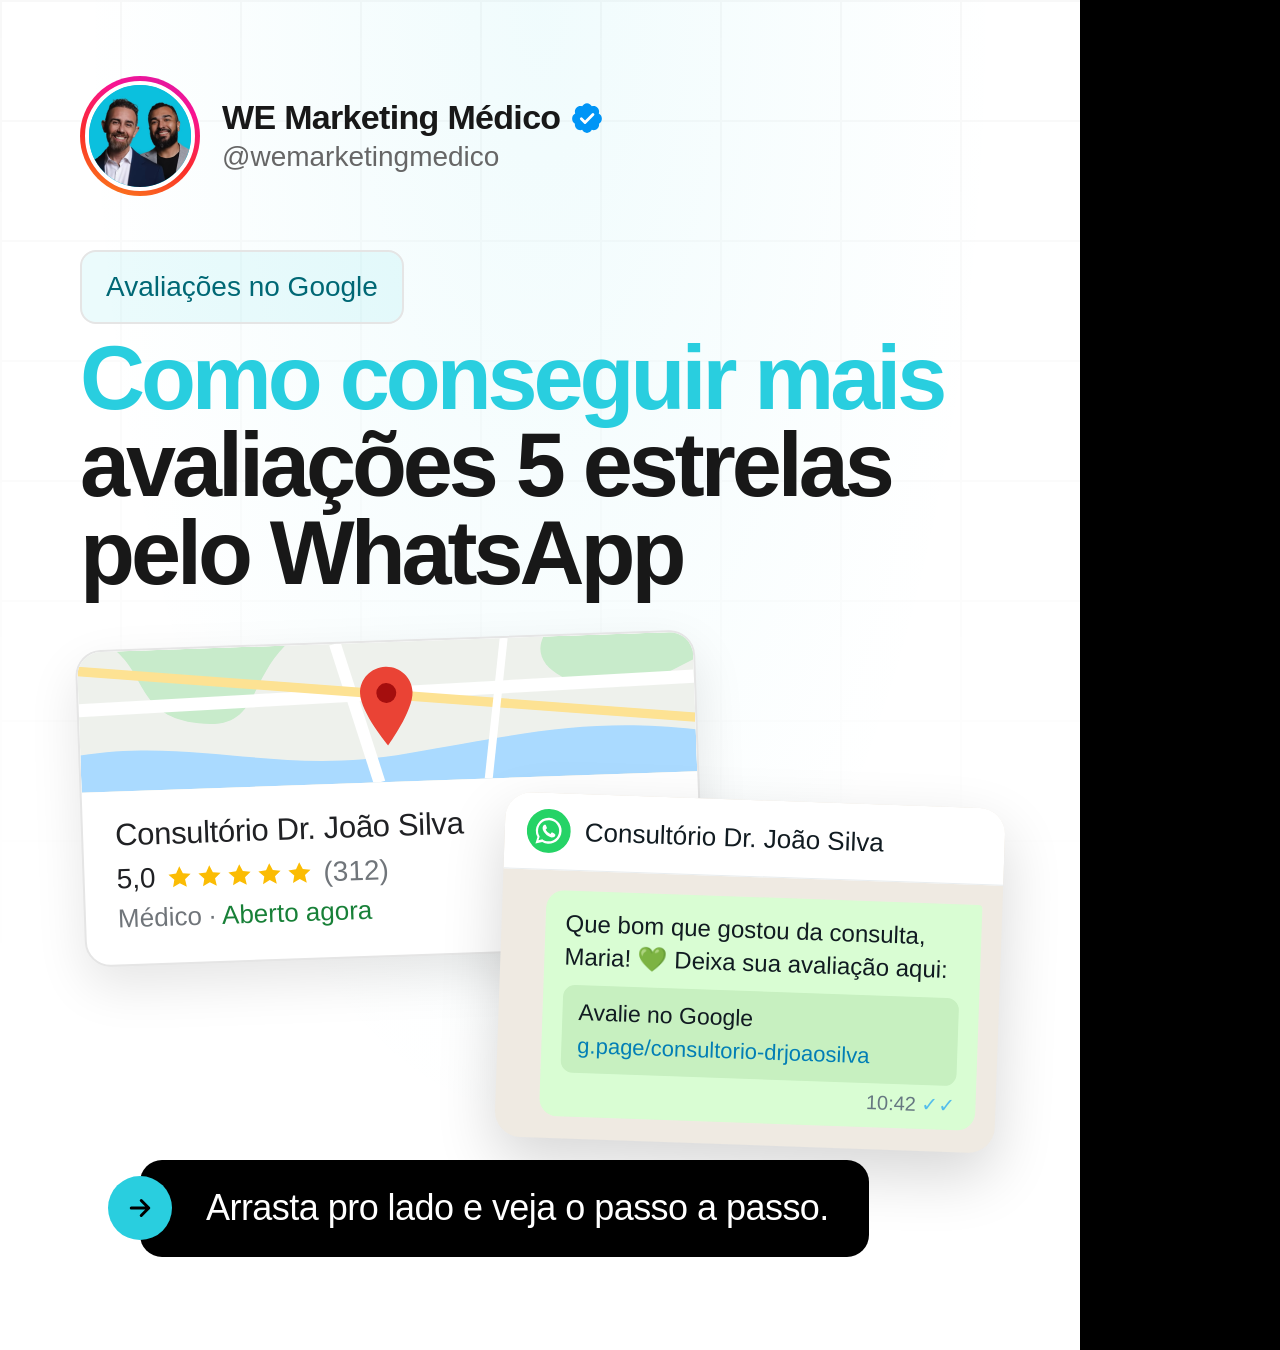
==== we-modelos/carrossel/index.html @ e5edad77 "Kit HyperFrames WE: we-posts + we-modelos. Co-authored-by: Cursor <cursoragent@cursor.com>" ====
<!doctype html>
<html lang="pt-BR">
  <head>
    <meta charset="UTF-8" />
    <meta name="viewport" content="width=1080, height=1350" />
    <script src="https://cdn.jsdelivr.net/npm/gsap@3.14.2/dist/gsap.min.js"></script>
    <style>
      @font-face { font-family: "Apple Color Emoji"; src: local("Apple Color Emoji"); }
      * { margin: 0; padding: 0; box-sizing: border-box; }
      html, body { width: 1080px; height: 1350px; overflow: hidden; background: #000; }
      #root { position: relative; width: 1080px; height: 1350px; overflow: hidden; background: #000; font-family: Inter, sans-serif; }

      :root {
        --ciano: #29CEDF; --ciano-escuro: #006875; --verde: #2FDEA4;
        --titulo: #181818; --texto: #444444; --apoio: #666666; --borda: #E5E5E5; --sup: #F7F7F7;
        --escuro: #000000; --card-escuro: #0A0A0A; --borda-escura: #292929; --texto-escuro: #C6C6C6;
      }

      .sl { position: absolute; inset: 0; overflow: hidden; }
      .sl.dark { background: var(--escuro); color: #fff; }
      .sl.light { background: #fff; color: var(--titulo); }
      .grade { position: absolute; inset: 0; background-size: 120px 120px; background-position: center top;
        -webkit-mask-image: linear-gradient(to bottom, rgba(0,0,0,0.26), transparent 75%); mask-image: linear-gradient(to bottom, rgba(0,0,0,0.26), transparent 75%); }
      .dark .grade { background-image: linear-gradient(#292929 2px, transparent 2px), linear-gradient(90deg, #292929 2px, transparent 2px); -webkit-mask-image: linear-gradient(to bottom, rgba(0,0,0,0.2), transparent 70%); mask-image: linear-gradient(to bottom, rgba(0,0,0,0.2), transparent 70%); }
      .light .grade { background-image: linear-gradient(#E5E5E5 2px, transparent 2px), linear-gradient(90deg, #E5E5E5 2px, transparent 2px); }
      .brilho { position: absolute; inset: 0; }
      .dark .brilho { background: radial-gradient(ellipse at 50% 0, rgba(41,206,223,0.10), transparent 60%); }
      .light .brilho { background: radial-gradient(ellipse at 50% 0, rgba(41,206,223,0.07), transparent 60%); }

      /* cabeçalho estilo Twitter */
      .tw { position: absolute; left: 80px; top: 76px; display: flex; align-items: center; gap: 22px; }
      .tw .av { flex: none; width: 120px; height: 120px; border-radius: 50%; padding: 5px; background: linear-gradient(20deg, #FA8519 0%, #FA2C2A 40%, #F91391 75%, #D61AA8 100%); }
      .tw .ph { position: relative; width: 100%; height: 100%; border-radius: 50%; overflow: hidden; background: #0BC0DE; }
      .dark .tw .ph { border: 4px solid #000; }
      .light .tw .ph { border: 4px solid #fff; }
      .tw .ph img { position: absolute; inset: 0; width: 100%; height: 100%; object-fit: cover; }
      .tw .nm { display: flex; align-items: center; gap: 10px; font-size: 34px; font-weight: 700; letter-spacing: -0.02em; line-height: 1.1; }
      .tw .nm svg { width: 34px; height: 34px; }
      .tw .hd { font-size: 28px; font-weight: 400; margin-top: 4px; }
      .dark .tw .hd { color: #8a8a8a; }
      .light .tw .hd { color: var(--apoio); }

      .selo { display: inline-flex; align-items: center; gap: 16px; padding: 14px 24px; border-radius: 16px; background: rgba(41,206,223,0.09); font-size: 28px; font-weight: 400; line-height: 1.5; }
      .dark .selo { color: #29CEDF; border: 2px solid #292929; }
      .light .selo { color: #006875; border: 2px solid #E5E5E5; }

      .tit { font-weight: 600; letter-spacing: -0.045em; line-height: 0.97; }
      .tit .l1 { display: block; color: var(--ciano); }
      .dark .tit .l2 { display: block; color: #fff; }
      .light .tit .l2 { display: block; color: var(--titulo); }

      .apoio { font-size: 40px; font-weight: 400; line-height: 1.4; letter-spacing: -0.015em; }
      .dark .apoio { color: var(--texto-escuro); }
      .light .apoio { color: var(--texto); }
      .apoio b { font-weight: 600; }
      .dark .apoio b { color: #fff; }
      .light .apoio b { color: var(--titulo); }

      /* balão com seta (referência) */
      .call { position: absolute; display: flex; align-items: center; border-radius: 22px; padding: 30px 40px 30px 66px; font-size: 36px; line-height: 1.35; letter-spacing: -0.015em; }
      .call .seta { position: absolute; left: -32px; top: 50%; margin-top: -32px; width: 64px; height: 64px; border-radius: 50%; display: flex; align-items: center; justify-content: center; }
      .call .seta svg { width: 30px; height: 30px; }
      .dark .call { background: #fff; color: var(--titulo); }
      .dark .call .seta { background: var(--ciano); color: #000; }
      .light .call { background: var(--escuro); color: #fff; }
      .light .call .seta { background: var(--ciano); color: #000; }

      /* card de lista */
      .lista { position: absolute; background: var(--escuro); color: #fff; border-radius: 28px; padding: 50px 54px; font-size: 38px; line-height: 1.35; letter-spacing: -0.015em; }
      .lista li { list-style: none; position: relative; padding-left: 58px; }
      .lista li + li { margin-top: 28px; }
      .lista li::before { content: ""; position: absolute; left: 0; top: 7px; width: 34px; height: 34px;
        background: no-repeat center / contain url("data:image/svg+xml;utf8,<svg xmlns='http://www.w3.org/2000/svg' viewBox='0 0 24 24' fill='none' stroke='%2329CEDF' stroke-width='2' stroke-linecap='round' stroke-linejoin='round'><path d='M5 12h14M13 6l6 6-6 6'/></svg>"); }

      /* escala NPS */
      .nps { background: #fff; border-radius: 28px; padding: 44px 44px 40px; box-shadow: 0 24px 60px rgba(41,206,223,0.07); }
      .nps .q { font-size: 38px; font-weight: 500; line-height: 1.3; letter-spacing: -0.02em; color: var(--titulo); }
      .nps .esc { display: flex; justify-content: space-between; margin-top: 34px; }
      .nps .esc span { width: 70px; height: 70px; border-radius: 50%; display: flex; align-items: center; justify-content: center; font-size: 30px; font-weight: 600; }
      .nps .d { background: #EFEFEF; color: var(--texto); }
      .nps .n { border: 3px solid var(--ciano); color: var(--ciano-escuro); }
      .nps .p { background: var(--ciano); color: #000; }
      .nps .leg { display: flex; justify-content: space-between; margin-top: 18px; font-size: 24px; font-weight: 500; color: var(--apoio); }
      .nps .leg span:nth-child(1) { width: 548px; text-align: center; border-top: 2px solid #E5E5E5; padding-top: 12px; }
      .nps .leg span:nth-child(2) { width: 156px; text-align: center; border-top: 2px solid var(--ciano); padding-top: 12px; }
      .nps .leg span:nth-child(3) { width: 156px; text-align: center; border-top: 2px solid var(--ciano); padding-top: 12px; color: var(--ciano-escuro); }

      .rodape { position: absolute; left: 80px; right: 80px; bottom: 70px; display: flex; justify-content: space-between; align-items: center; font-size: 26px; font-weight: 500; }
      .dark .rodape { color: #8a8a8a; }
      .light .rodape { color: var(--apoio); }

      /* slide 1 */
      .capa .selo { position: absolute; left: 80px; top: 250px; }
      .capa .tit { position: absolute; left: 80px; top: 335px; width: 940px; font-size: 90px; }
      .capa .nps { position: absolute; left: 110px; top: 680px; width: 860px; transform: rotate(-2deg); }
      .light.capa .nps { border: 2px solid #E5E5E5; box-shadow: 0 30px 80px rgba(0,0,0,0.06); }
      .capa .call { left: 140px; top: 1160px; padding-top: 24px; padding-bottom: 24px; white-space: nowrap; }


      /* capa: Google Maps + WhatsApp */
      .maps { position: absolute; left: 80px; top: 640px; width: 620px; border-radius: 26px; overflow: hidden; background: #fff; transform: rotate(-2deg); box-shadow: 0 20px 50px rgba(0,0,0,0.10); }
      .light .maps { border: 2px solid #E5E5E5; }
      .maps .mapa { position: relative; height: 140px; background: #EEF1EC; overflow: hidden; }
      .maps .mapa svg.fundo { position: absolute; inset: 0; width: 100%; height: 100%; }
      .maps .pino { position: absolute; left: 50%; top: 22px; width: 64px; height: 84px; margin-left: -32px; }
      .maps .corpo { padding: 26px 32px 30px; font-family: Roboto, sans-serif; }
      .maps .nome { font-size: 31px; font-weight: 500; color: #202124; letter-spacing: -0.01em; }
      .maps .nota { display: flex; align-items: center; gap: 10px; margin-top: 10px; font-size: 28px; color: #70757A; }
      .maps .nota b { font-weight: 500; color: #202124; }
      .maps .nota .est { display: flex; gap: 2px; }
      .maps .nota .est svg { width: 28px; height: 28px; }
      .maps .cat { margin-top: 8px; font-size: 26px; color: #70757A; }
      .maps .cat i { font-style: normal; color: #188038; }

      .zap { position: absolute; left: 500px; top: 800px; width: 500px; border-radius: 26px; overflow: hidden; background: #EFEAE2; transform: rotate(2deg); box-shadow: 0 24px 60px rgba(0,0,0,0.16); font-family: Roboto, sans-serif; }
      .zap .topo { display: flex; align-items: center; gap: 14px; padding: 16px 22px; background: #fff; border-bottom: 1px solid #E9EDEF; }
      .zap .topo svg { width: 44px; height: 44px; }
      .zap .topo span { font-size: 26px; font-weight: 500; color: #111B21; }
      .zap .bolha { margin: 20px 20px 22px 44px; padding: 16px 20px 10px; background: #D9FDD3; border-radius: 18px 4px 18px 18px; font-size: 24px; line-height: 1.38; color: #111B21; }
      .zap .link { margin-top: 12px; padding: 12px 16px; border-radius: 12px; background: #C7F0C0; font-size: 22px; color: #027EB5; }
      .zap .link b { display: block; font-weight: 500; color: #111B21; font-size: 23px; margin-bottom: 2px; }
      .zap .hora { margin-top: 6px; text-align: right; font-size: 20px; color: #667781; }
      .zap .hora em { font-style: normal; color: #53BDEB; }
      .emo { font-family: "Apple Color Emoji", sans-serif; }

      /* slide 2 */
      #c2 .tit { position: absolute; left: 80px; top: 300px; width: 940px; font-size: 92px; }
      #c2 .apoio { position: absolute; left: 80px; top: 570px; width: 920px; }
      #c2 .lista { left: 80px; top: 850px; width: 920px; }

      /* slide 3 */
      #c3 .tit { position: absolute; left: 80px; top: 270px; width: 940px; font-size: 92px; }
      #c3 .apoio { position: absolute; left: 80px; top: 500px; width: 920px; }
      #c3 .nps { position: absolute; left: 80px; top: 690px; width: 920px; }
      #c3 .call { left: 160px; top: 1090px; width: 760px; }

      /* slides 4, 5, 6 */
      .faixa .tit { position: absolute; left: 80px; top: 310px; width: 940px; font-size: 120px; }
      .faixa .tit .l2 { font-size: 92px; margin-top: 10px; }
      .faixa .apoio { position: absolute; left: 80px; top: 610px; width: 920px; }
      .faixa .lista { left: 80px; top: 850px; width: 920px; }
      .faixa .num { position: absolute; right: 80px; top: 318px; display: flex; gap: 12px; }
      .faixa .num span { min-width: 92px; height: 92px; padding: 0 26px; border-radius: 60px; display: flex; align-items: center; justify-content: center; font-size: 40px; font-weight: 600; }

      .faixa .emoji { position: absolute; right: 90px; top: 440px; font-size: 150px; line-height: 1; transform: rotate(8deg); }

      /* slide 7 */
      #c7 .tit { position: absolute; left: 80px; top: 300px; width: 940px; font-size: 92px; }
      #c7 .itens { position: absolute; left: 80px; top: 570px; width: 920px; border-top: 2px solid var(--borda-escura); }
      #c7 .it { display: flex; gap: 34px; padding: 46px 0; border-bottom: 2px solid var(--borda-escura); }
      #c7 .it svg { flex: none; width: 64px; height: 64px; margin-top: 4px; }
      #c7 .it h3 { font-size: 42px; font-weight: 600; letter-spacing: -0.03em; color: #fff; }
      #c7 .it p { margin-top: 10px; font-size: 34px; line-height: 1.4; color: var(--texto-escuro); letter-spacing: -0.01em; }

      /* slide 8 · Invisible */
      .sl.azul { background: #2664EB; color: #fff; }
      .azul .tw .ph { border: 4px solid #2664EB; }
      .azul .tw .hd { color: rgba(255,255,255,0.75); }
      .azul .tit .l1 { color: #A8F0F7; }
      .azul .tit .l2 { display: block; color: #fff; }
      #c8 .inv { position: absolute; left: 80px; top: 262px; height: 64px; }
      #c8 .tit { position: absolute; left: 80px; top: 380px; width: 940px; font-size: 88px; }
      #c8 .apoio { position: absolute; left: 80px; top: 590px; width: 900px; font-size: 38px; color: rgba(255,255,255,0.88); }
      #c8 .chk { position: absolute; left: 80px; top: 760px; width: 920px; list-style: none; }
      #c8 .chk li { display: flex; align-items: center; gap: 20px; font-size: 36px; line-height: 1.3; letter-spacing: -0.015em; color: #fff; }
      #c8 .chk li + li { margin-top: 22px; }
      #c8 .chk svg { flex: none; width: 40px; height: 40px; }
      #c8 .btn { position: absolute; left: 80px; top: 1070px; display: flex; align-items: center; gap: 18px; background: var(--verde); color: #000; font-size: 40px; font-weight: 600; letter-spacing: -0.02em; padding: 32px 48px; border-radius: 24px; }
      #c8 .btn svg { width: 40px; height: 40px; }
      #c8 .url { position: absolute; left: 80px; top: 1208px; font-size: 30px; font-weight: 500; color: rgba(255,255,255,0.8); }

    </style>
  </head>
  <body>
    <div id="root" data-composition-id="main" data-start="0" data-duration="9" data-width="1080" data-height="1350">

      <!-- 1 · capa -->
      <div id="c1" class="sl dark capa clip" data-start="0" data-duration="1" data-track-index="0">
        <div class="grade"></div><div class="brilho"></div>
        <div class="tw">
          <div class="av"><div class="ph"><img src="assets/avatar-ig.png" alt="" /></div></div>
          <div><div class="nm">WE Marketing Médico <svg viewBox="0 0 24 24"><path fill="#0095F6" d="M22.5 12.5c0-1.58-.88-2.95-2.18-3.65.15-.44.23-.91.23-1.4 0-2.21-1.71-3.99-3.82-3.99-.47 0-.92.08-1.34.25C14.77 2.43 13.47 1.5 12 1.5s-2.77.93-3.39 2.21c-.42-.17-.87-.25-1.34-.25-2.11 0-3.82 1.78-3.82 3.99 0 .49.08.96.23 1.4C2.38 9.55 1.5 10.92 1.5 12.5c0 1.5.79 2.8 1.97 3.53-.03.2-.04.4-.04.6 0 2.21 1.7 3.99 3.82 3.99.47 0 .92-.09 1.34-.25.62 1.29 1.92 2.13 3.41 2.13 1.48 0 2.78-.84 3.4-2.13.42.16.87.25 1.34.25 2.12 0 3.82-1.78 3.82-3.99 0-.2-.01-.4-.04-.6 1.17-.73 1.98-2.03 1.98-3.53z"/><path fill="none" stroke="#fff" stroke-width="2" stroke-linecap="round" stroke-linejoin="round" d="M8 12.5l2.6 2.6L16.2 9.5"/></svg></div><div class="hd">@wemarketingmedico</div></div>
        </div>
        <div class="selo">Avaliações no Google</div>
        <div class="tit"><span class="l1">Como conseguir mais</span><span class="l2">avaliações 5 estrelas</span><span class="l2">pelo WhatsApp</span></div>
        <div class="maps">
          <div class="mapa">
            <svg class="fundo" viewBox="0 0 620 150" preserveAspectRatio="none">
              <path d="M0 110 C120 95 200 140 330 120 S520 90 620 105 L620 150 L0 150 Z" fill="#AADAFF"/>
              <path d="M40 0 C70 30 60 70 120 80 S170 40 210 0 Z" fill="#C8EBCB"/>
              <path d="M470 0 C450 40 520 70 580 50 L620 30 L620 0 Z" fill="#C8EBCB"/>
              <path d="M0 62 L620 48" stroke="#fff" stroke-width="14"/>
              <path d="M260 0 L300 150" stroke="#fff" stroke-width="12"/>
              <path d="M0 20 L620 92" stroke="#FDE293" stroke-width="10"/>
              <path d="M430 0 L410 150" stroke="#fff" stroke-width="8"/>
            </svg>
            <svg class="pino" viewBox="0 0 24 32"><path fill="#EA4335" d="M12 1C6.5 1 2 5.4 2 10.9 2 18.3 12 31 12 31s10-12.7 10-20.1C22 5.4 17.5 1 12 1z"/><circle cx="12" cy="11" r="3.8" fill="#A50E0E"/></svg>
          </div>
          <div class="corpo">
            <div class="nome">Consultório Dr. João Silva</div>
            <div class="nota"><b>5,0</b><span class="est"><svg viewBox="0 0 24 24"><path fill="#FBBC04" d="M12 2.5l2.9 6 6.6.8-4.9 4.5 1.3 6.5L12 17l-5.9 3.3 1.3-6.5-4.9-4.5 6.6-.8z"/></svg><svg viewBox="0 0 24 24"><path fill="#FBBC04" d="M12 2.5l2.9 6 6.6.8-4.9 4.5 1.3 6.5L12 17l-5.9 3.3 1.3-6.5-4.9-4.5 6.6-.8z"/></svg><svg viewBox="0 0 24 24"><path fill="#FBBC04" d="M12 2.5l2.9 6 6.6.8-4.9 4.5 1.3 6.5L12 17l-5.9 3.3 1.3-6.5-4.9-4.5 6.6-.8z"/></svg><svg viewBox="0 0 24 24"><path fill="#FBBC04" d="M12 2.5l2.9 6 6.6.8-4.9 4.5 1.3 6.5L12 17l-5.9 3.3 1.3-6.5-4.9-4.5 6.6-.8z"/></svg><svg viewBox="0 0 24 24"><path fill="#FBBC04" d="M12 2.5l2.9 6 6.6.8-4.9 4.5 1.3 6.5L12 17l-5.9 3.3 1.3-6.5-4.9-4.5 6.6-.8z"/></svg></span>(312)</div>
            <div class="cat">Médico · <i>Aberto agora</i></div>
          </div>
        </div>
        <div class="zap">
          <div class="topo"><svg viewBox="0 0 32 32"><circle cx="16" cy="16" r="16" fill="#25D366"/><path fill="#fff" d="M16 6.5a9.4 9.4 0 0 0-8.1 14.2L6.6 25.5l4.9-1.3A9.4 9.4 0 1 0 16 6.5zm0 17.1c-1.5 0-2.9-.4-4.1-1.1l-.3-.2-2.9.8.8-2.8-.2-.3A7.7 7.7 0 1 1 16 23.6zm4.2-5.8c-.2-.1-1.4-.7-1.6-.8-.2-.1-.4-.1-.5.1l-.7.9c-.1.2-.3.2-.5.1a6.3 6.3 0 0 1-3.1-2.7c-.2-.4.2-.4.7-1.2.1-.1 0-.3 0-.4l-.7-1.7c-.2-.4-.4-.4-.5-.4h-.5c-.2 0-.4.1-.6.3-.2.2-.8.8-.8 2s.8 2.3.9 2.5c.1.2 1.6 2.5 4 3.5 1.5.6 2 .7 2.8.6.5-.1 1.4-.6 1.6-1.1.2-.5.2-1 .1-1.1l-.6-.2z"/></svg><span>Consultório Dr. João Silva</span></div>
          <div class="bolha">Que bom que gostou da consulta, Maria! <span class="emo">💚</span> Deixa sua avaliação aqui:
            <div class="link"><b>Avalie no Google</b>g.page/consultorio-drjoaosilva</div>
            <div class="hora">10:42 <em>✓✓</em></div>
          </div>
        </div>
        <div class="call"><span class="seta"><svg viewBox="0 0 24 24" fill="none" stroke="currentColor" stroke-width="2.4" stroke-linecap="round" stroke-linejoin="round"><path d="M5 12h14M13 6l6 6-6 6"/></svg></span>Arrasta pro lado e veja o passo a passo.</div>
      </div>

      <!-- 2 · o erro -->
      <div id="c2" class="sl light clip" data-start="1" data-duration="1" data-track-index="0">
        <div class="tw">
          <div class="av"><div class="ph"><img src="assets/avatar-ig.png" alt="" /></div></div>
          <div><div class="nm">WE Marketing Médico <svg viewBox="0 0 24 24"><path fill="#0095F6" d="M22.5 12.5c0-1.58-.88-2.95-2.18-3.65.15-.44.23-.91.23-1.4 0-2.21-1.71-3.99-3.82-3.99-.47 0-.92.08-1.34.25C14.77 2.43 13.47 1.5 12 1.5s-2.77.93-3.39 2.21c-.42-.17-.87-.25-1.34-.25-2.11 0-3.82 1.78-3.82 3.99 0 .49.08.96.23 1.4C2.38 9.55 1.5 10.92 1.5 12.5c0 1.5.79 2.8 1.97 3.53-.03.2-.04.4-.04.6 0 2.21 1.7 3.99 3.82 3.99.47 0 .92-.09 1.34-.25.62 1.29 1.92 2.13 3.41 2.13 1.48 0 2.78-.84 3.4-2.13.42.16.87.25 1.34.25 2.12 0 3.82-1.78 3.82-3.99 0-.2-.01-.4-.04-.6 1.17-.73 1.98-2.03 1.98-3.53z"/><path fill="none" stroke="#fff" stroke-width="2" stroke-linecap="round" stroke-linejoin="round" d="M8 12.5l2.6 2.6L16.2 9.5"/></svg></div><div class="hd">@wemarketingmedico</div></div>
        </div>
        <div class="tit"><span class="l1">O erro mais comum</span><span class="l2">é pedir pra todos.</span></div>
        <div class="apoio">A maioria dos consultórios manda o link do Google pra <b>todo paciente</b> no WhatsApp, sem saber como ele saiu da consulta.</div>
        <ul class="lista">
          <li>Insatisfeitos também recebem o link</li>
          <li>A nota baixa aparece sem aviso</li>
          <li>Você descobre o problema em público</li>
        </ul>
      </div>

      <!-- 3 · a NPS -->
      <div id="c3" class="sl dark clip" data-start="2" data-duration="1" data-track-index="0">
        <div class="tw">
          <div class="av"><div class="ph"><img src="assets/avatar-ig.png" alt="" /></div></div>
          <div><div class="nm">WE Marketing Médico <svg viewBox="0 0 24 24"><path fill="#0095F6" d="M22.5 12.5c0-1.58-.88-2.95-2.18-3.65.15-.44.23-.91.23-1.4 0-2.21-1.71-3.99-3.82-3.99-.47 0-.92.08-1.34.25C14.77 2.43 13.47 1.5 12 1.5s-2.77.93-3.39 2.21c-.42-.17-.87-.25-1.34-.25-2.11 0-3.82 1.78-3.82 3.99 0 .49.08.96.23 1.4C2.38 9.55 1.5 10.92 1.5 12.5c0 1.5.79 2.8 1.97 3.53-.03.2-.04.4-.04.6 0 2.21 1.7 3.99 3.82 3.99.47 0 .92-.09 1.34-.25.62 1.29 1.92 2.13 3.41 2.13 1.48 0 2.78-.84 3.4-2.13.42.16.87.25 1.34.25 2.12 0 3.82-1.78 3.82-3.99 0-.2-.01-.4-.04-.6 1.17-.73 1.98-2.03 1.98-3.53z"/><path fill="none" stroke="#fff" stroke-width="2" stroke-linecap="round" stroke-linejoin="round" d="M8 12.5l2.6 2.6L16.2 9.5"/></svg></div><div class="hd">@wemarketingmedico</div></div>
        </div>
        <div class="tit"><span class="l1">Primeiro, a gente</span><span class="l2">aplica uma NPS.</span></div>
        <div class="apoio">Uma pergunta só, enviada pelo <b>WhatsApp</b> depois da consulta:</div>
        <div class="nps">
          <div class="q">Numa escala de 0 a 10, qual a chance de você indicar o Dr. João Silva para alguém?</div>
          <div class="esc"><span class="d">0</span><span class="d">1</span><span class="d">2</span><span class="d">3</span><span class="d">4</span><span class="d">5</span><span class="d">6</span><span class="n">7</span><span class="n">8</span><span class="p">9</span><span class="p">10</span></div>
          <div class="leg"><span>detrator</span><span>neutro</span><span>promotor</span></div>
        </div>
        <div class="call"><span class="seta"><svg viewBox="0 0 24 24" fill="none" stroke="currentColor" stroke-width="2.4" stroke-linecap="round" stroke-linejoin="round"><path d="M5 12h14M13 6l6 6-6 6"/></svg></span>A nota decide o próximo passo.</div>
      </div>

      <!-- 4 · 9 ou 10 -->
      <div id="c4" class="sl light faixa clip" data-start="3" data-duration="1" data-track-index="0">
        <div class="tw">
          <div class="av"><div class="ph"><img src="assets/avatar-ig.png" alt="" /></div></div>
          <div><div class="nm">WE Marketing Médico <svg viewBox="0 0 24 24"><path fill="#0095F6" d="M22.5 12.5c0-1.58-.88-2.95-2.18-3.65.15-.44.23-.91.23-1.4 0-2.21-1.71-3.99-3.82-3.99-.47 0-.92.08-1.34.25C14.77 2.43 13.47 1.5 12 1.5s-2.77.93-3.39 2.21c-.42-.17-.87-.25-1.34-.25-2.11 0-3.82 1.78-3.82 3.99 0 .49.08.96.23 1.4C2.38 9.55 1.5 10.92 1.5 12.5c0 1.5.79 2.8 1.97 3.53-.03.2-.04.4-.04.6 0 2.21 1.7 3.99 3.82 3.99.47 0 .92-.09 1.34-.25.62 1.29 1.92 2.13 3.41 2.13 1.48 0 2.78-.84 3.4-2.13.42.16.87.25 1.34.25 2.12 0 3.82-1.78 3.82-3.99 0-.2-.01-.4-.04-.6 1.17-.73 1.98-2.03 1.98-3.53z"/><path fill="none" stroke="#fff" stroke-width="2" stroke-linecap="round" stroke-linejoin="round" d="M8 12.5l2.6 2.6L16.2 9.5"/></svg></div><div class="hd">@wemarketingmedico</div></div>
        </div>
        <div class="tit"><span class="l1">9 ou 10</span><span class="l2">Promotor</span></div>
        <div class="emoji emo">😍</div>
        <div class="num"><span style="background:#29CEDF;color:#000">9</span><span style="background:#29CEDF;color:#000">10</span></div>
        <div class="apoio">Esse paciente <b>recebe o link pra deixar a avaliação no Google.</b></div>
        <ul class="lista">
          <li>Saiu feliz da consulta</li>
          <li>Tem mais chance de dar 5 estrelas</li>
          <li>Vira prova social pro próximo paciente</li>
        </ul>
      </div>

      <!-- 5 · 7 ou 8 -->
      <div id="c5" class="sl light faixa clip" data-start="4" data-duration="1" data-track-index="0">
        <div class="tw">
          <div class="av"><div class="ph"><img src="assets/avatar-ig.png" alt="" /></div></div>
          <div><div class="nm">WE Marketing Médico <svg viewBox="0 0 24 24"><path fill="#0095F6" d="M22.5 12.5c0-1.58-.88-2.95-2.18-3.65.15-.44.23-.91.23-1.4 0-2.21-1.71-3.99-3.82-3.99-.47 0-.92.08-1.34.25C14.77 2.43 13.47 1.5 12 1.5s-2.77.93-3.39 2.21c-.42-.17-.87-.25-1.34-.25-2.11 0-3.82 1.78-3.82 3.99 0 .49.08.96.23 1.4C2.38 9.55 1.5 10.92 1.5 12.5c0 1.5.79 2.8 1.97 3.53-.03.2-.04.4-.04.6 0 2.21 1.7 3.99 3.82 3.99.47 0 .92-.09 1.34-.25.62 1.29 1.92 2.13 3.41 2.13 1.48 0 2.78-.84 3.4-2.13.42.16.87.25 1.34.25 2.12 0 3.82-1.78 3.82-3.99 0-.2-.01-.4-.04-.6 1.17-.73 1.98-2.03 1.98-3.53z"/><path fill="none" stroke="#fff" stroke-width="2" stroke-linecap="round" stroke-linejoin="round" d="M8 12.5l2.6 2.6L16.2 9.5"/></svg></div><div class="hd">@wemarketingmedico</div></div>
        </div>
        <div class="tit"><span class="l1">7 ou 8</span><span class="l2">Neutro</span></div>
        <div class="emoji emo">😐</div>
        <div class="num"><span style="border:4px solid #29CEDF;color:#006875">7</span><span style="border:4px solid #29CEDF;color:#006875">8</span></div>
        <div class="apoio">Esse paciente recebe a próxima pergunta: <b>o que faltou pra chegar no 10?</b></div>
        <ul class="lista">
          <li>Você descobre o detalhe que incomodou</li>
          <li>A resposta vira melhoria no atendimento</li>
          <li>O próximo paciente já encontra isso resolvido</li>
        </ul>
      </div>

      <!-- 6 · 0 a 6 -->
      <div id="c6" class="sl light faixa clip" data-start="5" data-duration="1" data-track-index="0">
        <div class="tw">
          <div class="av"><div class="ph"><img src="assets/avatar-ig.png" alt="" /></div></div>
          <div><div class="nm">WE Marketing Médico <svg viewBox="0 0 24 24"><path fill="#0095F6" d="M22.5 12.5c0-1.58-.88-2.95-2.18-3.65.15-.44.23-.91.23-1.4 0-2.21-1.71-3.99-3.82-3.99-.47 0-.92.08-1.34.25C14.77 2.43 13.47 1.5 12 1.5s-2.77.93-3.39 2.21c-.42-.17-.87-.25-1.34-.25-2.11 0-3.82 1.78-3.82 3.99 0 .49.08.96.23 1.4C2.38 9.55 1.5 10.92 1.5 12.5c0 1.5.79 2.8 1.97 3.53-.03.2-.04.4-.04.6 0 2.21 1.7 3.99 3.82 3.99.47 0 .92-.09 1.34-.25.62 1.29 1.92 2.13 3.41 2.13 1.48 0 2.78-.84 3.4-2.13.42.16.87.25 1.34.25 2.12 0 3.82-1.78 3.82-3.99 0-.2-.01-.4-.04-.6 1.17-.73 1.98-2.03 1.98-3.53z"/><path fill="none" stroke="#fff" stroke-width="2" stroke-linecap="round" stroke-linejoin="round" d="M8 12.5l2.6 2.6L16.2 9.5"/></svg></div><div class="hd">@wemarketingmedico</div></div>
        </div>
        <div class="tit"><span class="l1">De 0 a 6</span><span class="l2">Detrator</span></div>
        <div class="emoji emo">😡</div>
        <div class="num"><span style="background:#EFEFEF;color:#444">0–6</span></div>
        <div class="apoio">É um paciente que vai falar mal. <b>A secretária é avisada na hora.</b></div>
        <ul class="lista">
          <li>Ela precisa resolver a vida desse paciente</li>
          <li>O problema é tratado no privado, antes de virar nota baixa</li>
          <li>Esse paciente não recebe o link do Google</li>
        </ul>
      </div>

      <!-- 7 · o que você ganha -->
      <div id="c7" class="sl dark clip" data-start="6" data-duration="1" data-track-index="0">
        <div class="tw">
          <div class="av"><div class="ph"><img src="assets/avatar-ig.png" alt="" /></div></div>
          <div><div class="nm">WE Marketing Médico <svg viewBox="0 0 24 24"><path fill="#0095F6" d="M22.5 12.5c0-1.58-.88-2.95-2.18-3.65.15-.44.23-.91.23-1.4 0-2.21-1.71-3.99-3.82-3.99-.47 0-.92.08-1.34.25C14.77 2.43 13.47 1.5 12 1.5s-2.77.93-3.39 2.21c-.42-.17-.87-.25-1.34-.25-2.11 0-3.82 1.78-3.82 3.99 0 .49.08.96.23 1.4C2.38 9.55 1.5 10.92 1.5 12.5c0 1.5.79 2.8 1.97 3.53-.03.2-.04.4-.04.6 0 2.21 1.7 3.99 3.82 3.99.47 0 .92-.09 1.34-.25.62 1.29 1.92 2.13 3.41 2.13 1.48 0 2.78-.84 3.4-2.13.42.16.87.25 1.34.25 2.12 0 3.82-1.78 3.82-3.99 0-.2-.01-.4-.04-.6 1.17-.73 1.98-2.03 1.98-3.53z"/><path fill="none" stroke="#fff" stroke-width="2" stroke-linecap="round" stroke-linejoin="round" d="M8 12.5l2.6 2.6L16.2 9.5"/></svg></div><div class="hd">@wemarketingmedico</div></div>
        </div>
        <div class="tit"><span class="l1">Na prática, você</span><span class="l2">ganha três coisas.</span></div>
        <div class="itens">
          <div class="it">
            <svg viewBox="0 0 24 24" fill="none" stroke="#29CEDF" stroke-width="1.5" stroke-linecap="round" stroke-linejoin="round"><path d="M12 3.5l2.6 5.3 5.9.9-4.3 4.1 1 5.8L12 16.9l-5.2 2.7 1-5.8-4.3-4.1 5.9-.9z"/></svg>
            <div><h3>Reputação no Google</h3><p>O link só vai pra quem saiu feliz da consulta.</p></div>
          </div>
          <div class="it">
            <svg viewBox="0 0 24 24" fill="none" stroke="#29CEDF" stroke-width="1.5" stroke-linecap="round" stroke-linejoin="round"><path d="M12 3v3M12 18v3M3 12h3M18 12h3M5.6 5.6l2.1 2.1M16.3 16.3l2.1 2.1M5.6 18.4l2.1-2.1M16.3 7.7l2.1-2.1"/><circle cx="12" cy="12" r="2.5"/></svg>
            <div><h3>Posicionamento nas IAs</h3><p>Elas também olham pras suas avaliações.</p></div>
          </div>
          <div class="it">
            <svg viewBox="0 0 24 24" fill="none" stroke="#29CEDF" stroke-width="1.5" stroke-linecap="round" stroke-linejoin="round"><path d="M20 12a8 8 0 0 1-11.6 7.1L4 20l1-4.2A8 8 0 1 1 20 12z"/><path d="M8.5 12h7M8.5 9h4"/></svg>
            <div><h3>Experiência do paciente</h3><p>Feedback concreto pra aplicar melhorias no atendimento.</p></div>
          </div>
        </div>
      </div>

      <!-- 8 · CTA Invisible CRM -->
      <div id="c8" class="sl azul clip" data-start="7" data-duration="1" data-track-index="0">
        <div class="tw">
          <div class="av"><div class="ph"><img src="assets/avatar-ig.png" alt="" /></div></div>
          <div><div class="nm">WE Marketing Médico <svg viewBox="0 0 24 24"><path fill="#0095F6" d="M22.5 12.5c0-1.58-.88-2.95-2.18-3.65.15-.44.23-.91.23-1.4 0-2.21-1.71-3.99-3.82-3.99-.47 0-.92.08-1.34.25C14.77 2.43 13.47 1.5 12 1.5s-2.77.93-3.39 2.21c-.42-.17-.87-.25-1.34-.25-2.11 0-3.82 1.78-3.82 3.99 0 .49.08.96.23 1.4C2.38 9.55 1.5 10.92 1.5 12.5c0 1.5.79 2.8 1.97 3.53-.03.2-.04.4-.04.6 0 2.21 1.7 3.99 3.82 3.99.47 0 .92-.09 1.34-.25.62 1.29 1.92 2.13 3.41 2.13 1.48 0 2.78-.84 3.4-2.13.42.16.87.25 1.34.25 2.12 0 3.82-1.78 3.82-3.99 0-.2-.01-.4-.04-.6 1.17-.73 1.98-2.03 1.98-3.53z"/><path fill="none" stroke="#fff" stroke-width="2" stroke-linecap="round" stroke-linejoin="round" d="M8 12.5l2.6 2.6L16.2 9.5"/></svg></div><div class="hd">@wemarketingmedico</div></div>
        </div>
        <img class="inv" src="assets/invisible-branco.png" alt="Invisible CRM" />
        <div class="tit"><span class="l1">Automatize tudo isso</span><span class="l2">com o Invisible CRM</span></div>
        <div class="apoio">A NPS e o pedido de avaliação no Google saem sozinhos pelo WhatsApp.</div>
        <ul class="chk">
          <li><svg viewBox="0 0 24 24" fill="none" stroke="#A8F0F7" stroke-width="2" stroke-linecap="round" stroke-linejoin="round"><path d="M5 12.5l4.5 4.5L19 7.5"/></svg>API oficial do WhatsApp</li>
          <li><svg viewBox="0 0 24 24" fill="none" stroke="#A8F0F7" stroke-width="2" stroke-linecap="round" stroke-linejoin="round"><path d="M5 12.5l4.5 4.5L19 7.5"/></svg>Pesquisas NPS e pedidos de avaliação</li>
          <li><svg viewBox="0 0 24 24" fill="none" stroke="#A8F0F7" stroke-width="2" stroke-linecap="round" stroke-linejoin="round"><path d="M5 12.5l4.5 4.5L19 7.5"/></svg>Fluxos com esperas e condições</li>
          <li><svg viewBox="0 0 24 24" fill="none" stroke="#A8F0F7" stroke-width="2" stroke-linecap="round" stroke-linejoin="round"><path d="M5 12.5l4.5 4.5L19 7.5"/></svg>Secretária Virtual com IA</li>
        </ul>
        <div class="btn">Agende uma demonstração <svg viewBox="0 0 24 24" fill="none" stroke="currentColor" stroke-width="2.4" stroke-linecap="round" stroke-linejoin="round"><path d="M5 12h14M13 6l6 6-6 6"/></svg></div>
        <div class="url">we.marketing/crm</div>
      </div>

      <!-- 1b · capa clara -->
      <div id="c1b" class="sl light capa clip" data-start="8" data-duration="1" data-track-index="0">
        <div class="grade"></div><div class="brilho"></div>
        <div class="tw">
          <div class="av"><div class="ph"><img src="assets/avatar-ig.png" alt="" /></div></div>
          <div><div class="nm">WE Marketing Médico <svg viewBox="0 0 24 24"><path fill="#0095F6" d="M22.5 12.5c0-1.58-.88-2.95-2.18-3.65.15-.44.23-.91.23-1.4 0-2.21-1.71-3.99-3.82-3.99-.47 0-.92.08-1.34.25C14.77 2.43 13.47 1.5 12 1.5s-2.77.93-3.39 2.21c-.42-.17-.87-.25-1.34-.25-2.11 0-3.82 1.78-3.82 3.99 0 .49.08.96.23 1.4C2.38 9.55 1.5 10.92 1.5 12.5c0 1.5.79 2.8 1.97 3.53-.03.2-.04.4-.04.6 0 2.21 1.7 3.99 3.82 3.99.47 0 .92-.09 1.34-.25.62 1.29 1.92 2.13 3.41 2.13 1.48 0 2.78-.84 3.4-2.13.42.16.87.25 1.34.25 2.12 0 3.82-1.78 3.82-3.99 0-.2-.01-.4-.04-.6 1.17-.73 1.98-2.03 1.98-3.53z"/><path fill="none" stroke="#fff" stroke-width="2" stroke-linecap="round" stroke-linejoin="round" d="M8 12.5l2.6 2.6L16.2 9.5"/></svg></div><div class="hd">@wemarketingmedico</div></div>
        </div>
        <div class="selo">Avaliações no Google</div>
        <div class="tit"><span class="l1">Como conseguir mais</span><span class="l2">avaliações 5 estrelas</span><span class="l2">pelo WhatsApp</span></div>
        <div class="maps">
          <div class="mapa">
            <svg class="fundo" viewBox="0 0 620 150" preserveAspectRatio="none">
              <path d="M0 110 C120 95 200 140 330 120 S520 90 620 105 L620 150 L0 150 Z" fill="#AADAFF"/>
              <path d="M40 0 C70 30 60 70 120 80 S170 40 210 0 Z" fill="#C8EBCB"/>
              <path d="M470 0 C450 40 520 70 580 50 L620 30 L620 0 Z" fill="#C8EBCB"/>
              <path d="M0 62 L620 48" stroke="#fff" stroke-width="14"/>
              <path d="M260 0 L300 150" stroke="#fff" stroke-width="12"/>
              <path d="M0 20 L620 92" stroke="#FDE293" stroke-width="10"/>
              <path d="M430 0 L410 150" stroke="#fff" stroke-width="8"/>
            </svg>
            <svg class="pino" viewBox="0 0 24 32"><path fill="#EA4335" d="M12 1C6.5 1 2 5.4 2 10.9 2 18.3 12 31 12 31s10-12.7 10-20.1C22 5.4 17.5 1 12 1z"/><circle cx="12" cy="11" r="3.8" fill="#A50E0E"/></svg>
          </div>
          <div class="corpo">
            <div class="nome">Consultório Dr. João Silva</div>
            <div class="nota"><b>5,0</b><span class="est"><svg viewBox="0 0 24 24"><path fill="#FBBC04" d="M12 2.5l2.9 6 6.6.8-4.9 4.5 1.3 6.5L12 17l-5.9 3.3 1.3-6.5-4.9-4.5 6.6-.8z"/></svg><svg viewBox="0 0 24 24"><path fill="#FBBC04" d="M12 2.5l2.9 6 6.6.8-4.9 4.5 1.3 6.5L12 17l-5.9 3.3 1.3-6.5-4.9-4.5 6.6-.8z"/></svg><svg viewBox="0 0 24 24"><path fill="#FBBC04" d="M12 2.5l2.9 6 6.6.8-4.9 4.5 1.3 6.5L12 17l-5.9 3.3 1.3-6.5-4.9-4.5 6.6-.8z"/></svg><svg viewBox="0 0 24 24"><path fill="#FBBC04" d="M12 2.5l2.9 6 6.6.8-4.9 4.5 1.3 6.5L12 17l-5.9 3.3 1.3-6.5-4.9-4.5 6.6-.8z"/></svg><svg viewBox="0 0 24 24"><path fill="#FBBC04" d="M12 2.5l2.9 6 6.6.8-4.9 4.5 1.3 6.5L12 17l-5.9 3.3 1.3-6.5-4.9-4.5 6.6-.8z"/></svg></span>(312)</div>
            <div class="cat">Médico · <i>Aberto agora</i></div>
          </div>
        </div>
        <div class="zap">
          <div class="topo"><svg viewBox="0 0 32 32"><circle cx="16" cy="16" r="16" fill="#25D366"/><path fill="#fff" d="M16 6.5a9.4 9.4 0 0 0-8.1 14.2L6.6 25.5l4.9-1.3A9.4 9.4 0 1 0 16 6.5zm0 17.1c-1.5 0-2.9-.4-4.1-1.1l-.3-.2-2.9.8.8-2.8-.2-.3A7.7 7.7 0 1 1 16 23.6zm4.2-5.8c-.2-.1-1.4-.7-1.6-.8-.2-.1-.4-.1-.5.1l-.7.9c-.1.2-.3.2-.5.1a6.3 6.3 0 0 1-3.1-2.7c-.2-.4.2-.4.7-1.2.1-.1 0-.3 0-.4l-.7-1.7c-.2-.4-.4-.4-.5-.4h-.5c-.2 0-.4.1-.6.3-.2.2-.8.8-.8 2s.8 2.3.9 2.5c.1.2 1.6 2.5 4 3.5 1.5.6 2 .7 2.8.6.5-.1 1.4-.6 1.6-1.1.2-.5.2-1 .1-1.1l-.6-.2z"/></svg><span>Consultório Dr. João Silva</span></div>
          <div class="bolha">Que bom que gostou da consulta, Maria! <span class="emo">💚</span> Deixa sua avaliação aqui:
            <div class="link"><b>Avalie no Google</b>g.page/consultorio-drjoaosilva</div>
            <div class="hora">10:42 <em>✓✓</em></div>
          </div>
        </div>
        <div class="call"><span class="seta"><svg viewBox="0 0 24 24" fill="none" stroke="currentColor" stroke-width="2.4" stroke-linecap="round" stroke-linejoin="round"><path d="M5 12h14M13 6l6 6-6 6"/></svg></span>Arrasta pro lado e veja o passo a passo.</div>
      </div>

    </div>
    <script>
      window.__timelines = window.__timelines || {};
      window.__timelines["main"] = gsap.timeline({ paused: true });
    </script>
  </body>
</html>
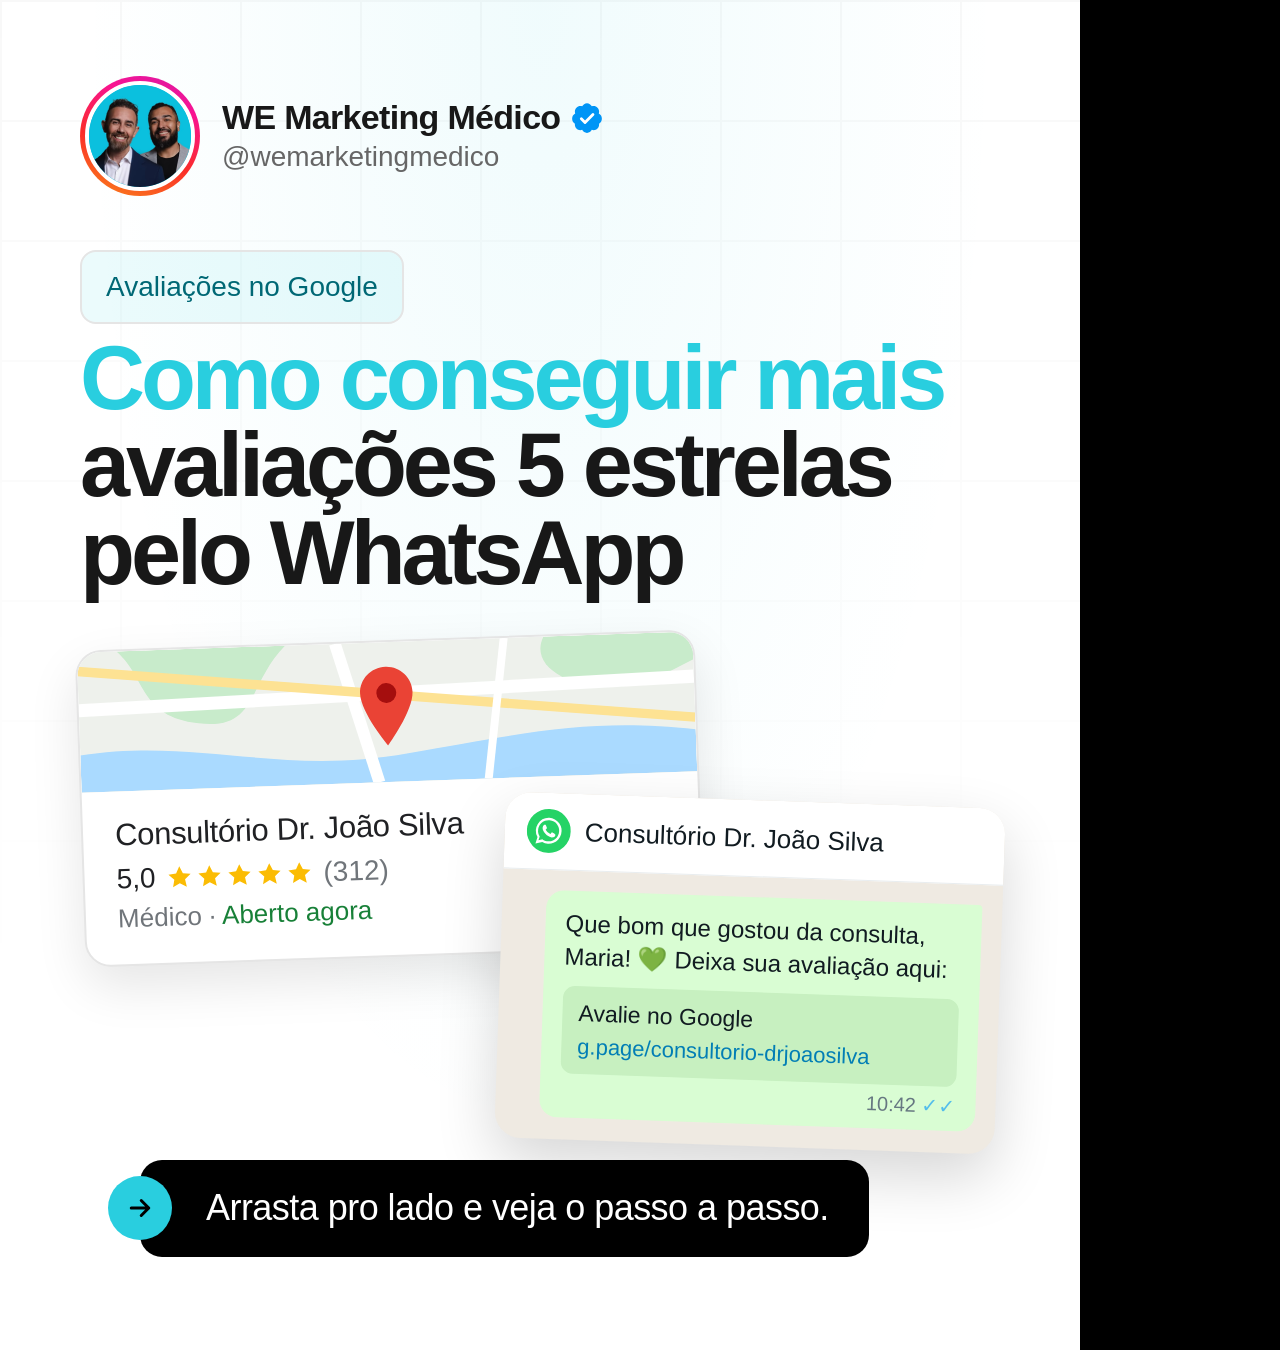
==== commit a1f05f3a: "Adiciona pipeline dos reels WE e instalador Windows Os reels saem do reels-we (recorte, build por sp" ====
--- a/we-modelos/carrossel/index.html
+++ b/we-modelos/carrossel/index.html
@@ -121,7 +121,7 @@
       .zap .link b { display: block; font-weight: 500; color: #111B21; font-size: 23px; margin-bottom: 2px; }
       .zap .hora { margin-top: 6px; text-align: right; font-size: 20px; color: #667781; }
       .zap .hora em { font-style: normal; color: #53BDEB; }
-      .emo { font-family: "Apple Color Emoji", sans-serif; }
+      .emo { font-family: "Apple Color Emoji", "Segoe UI Emoji", "Noto Color Emoji", sans-serif; }
 
       /* slide 2 */
       #c2 .tit { position: absolute; left: 80px; top: 300px; width: 940px; font-size: 92px; }
